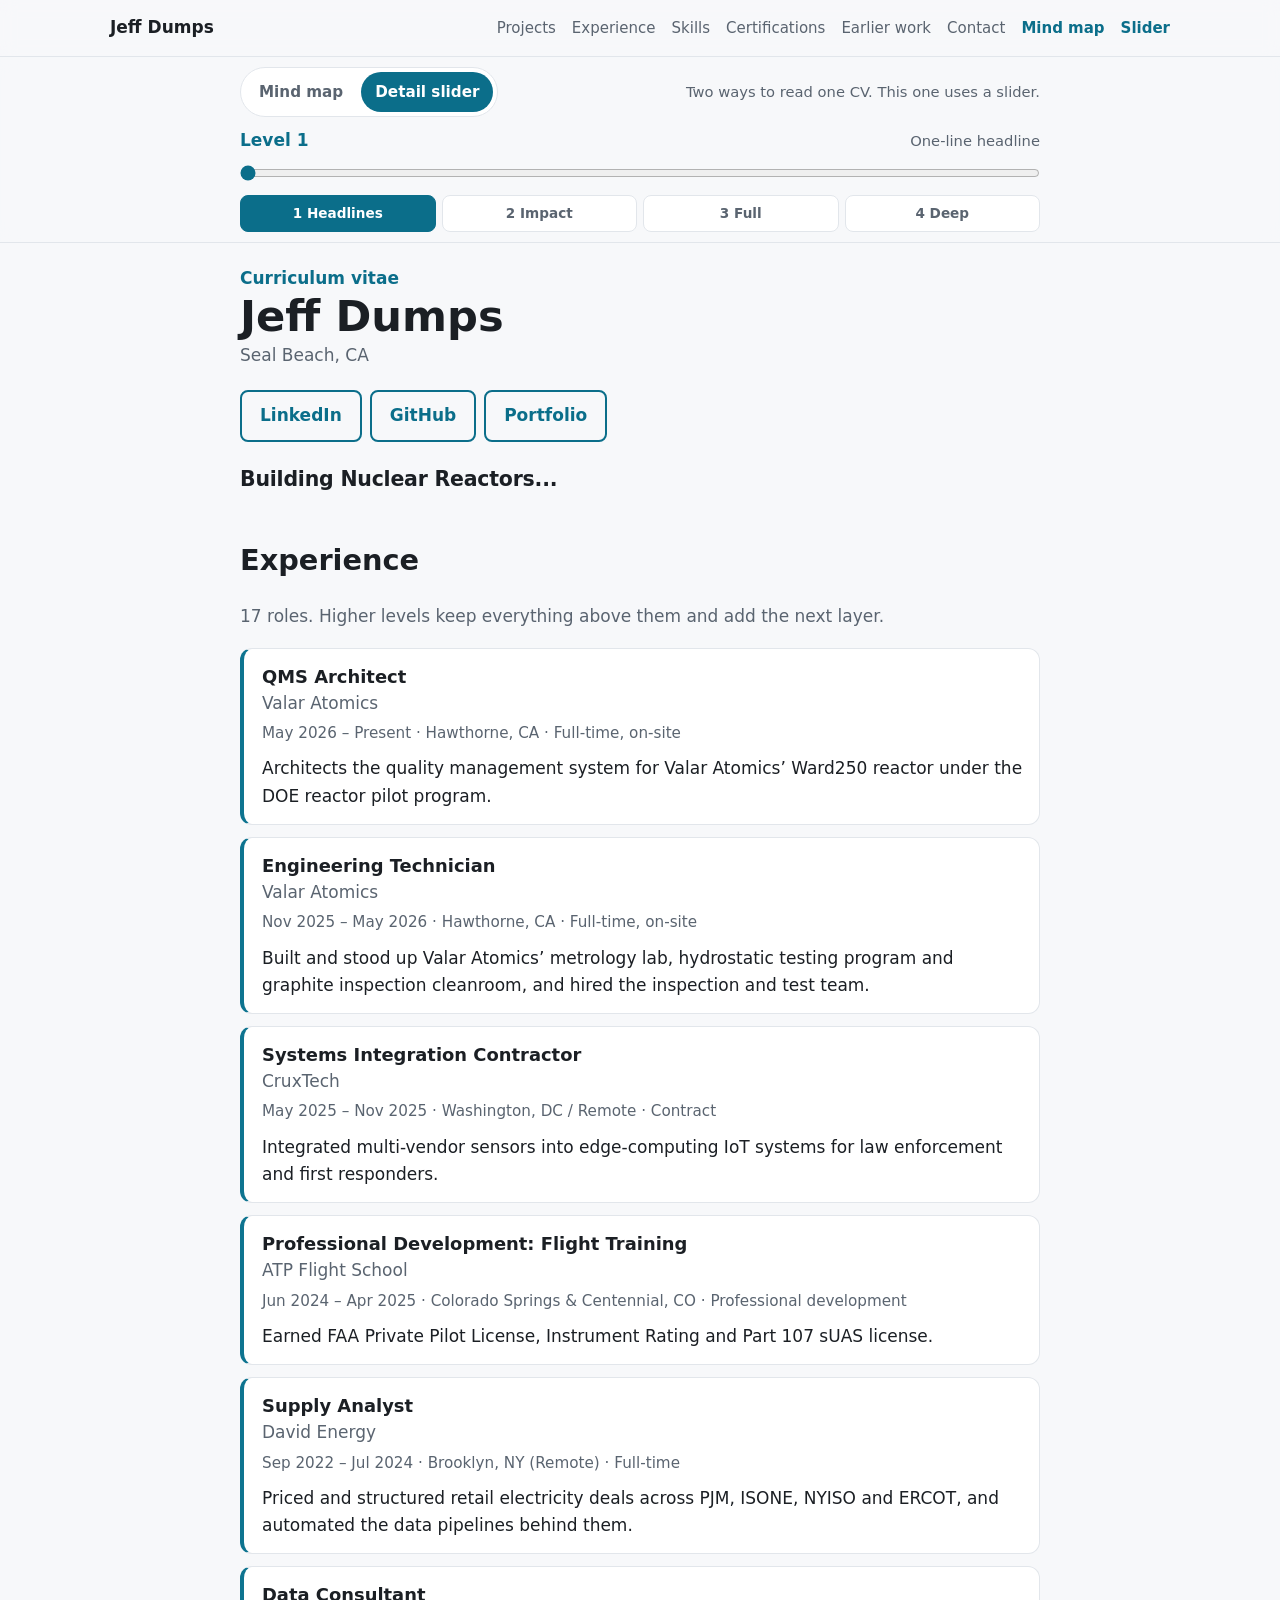
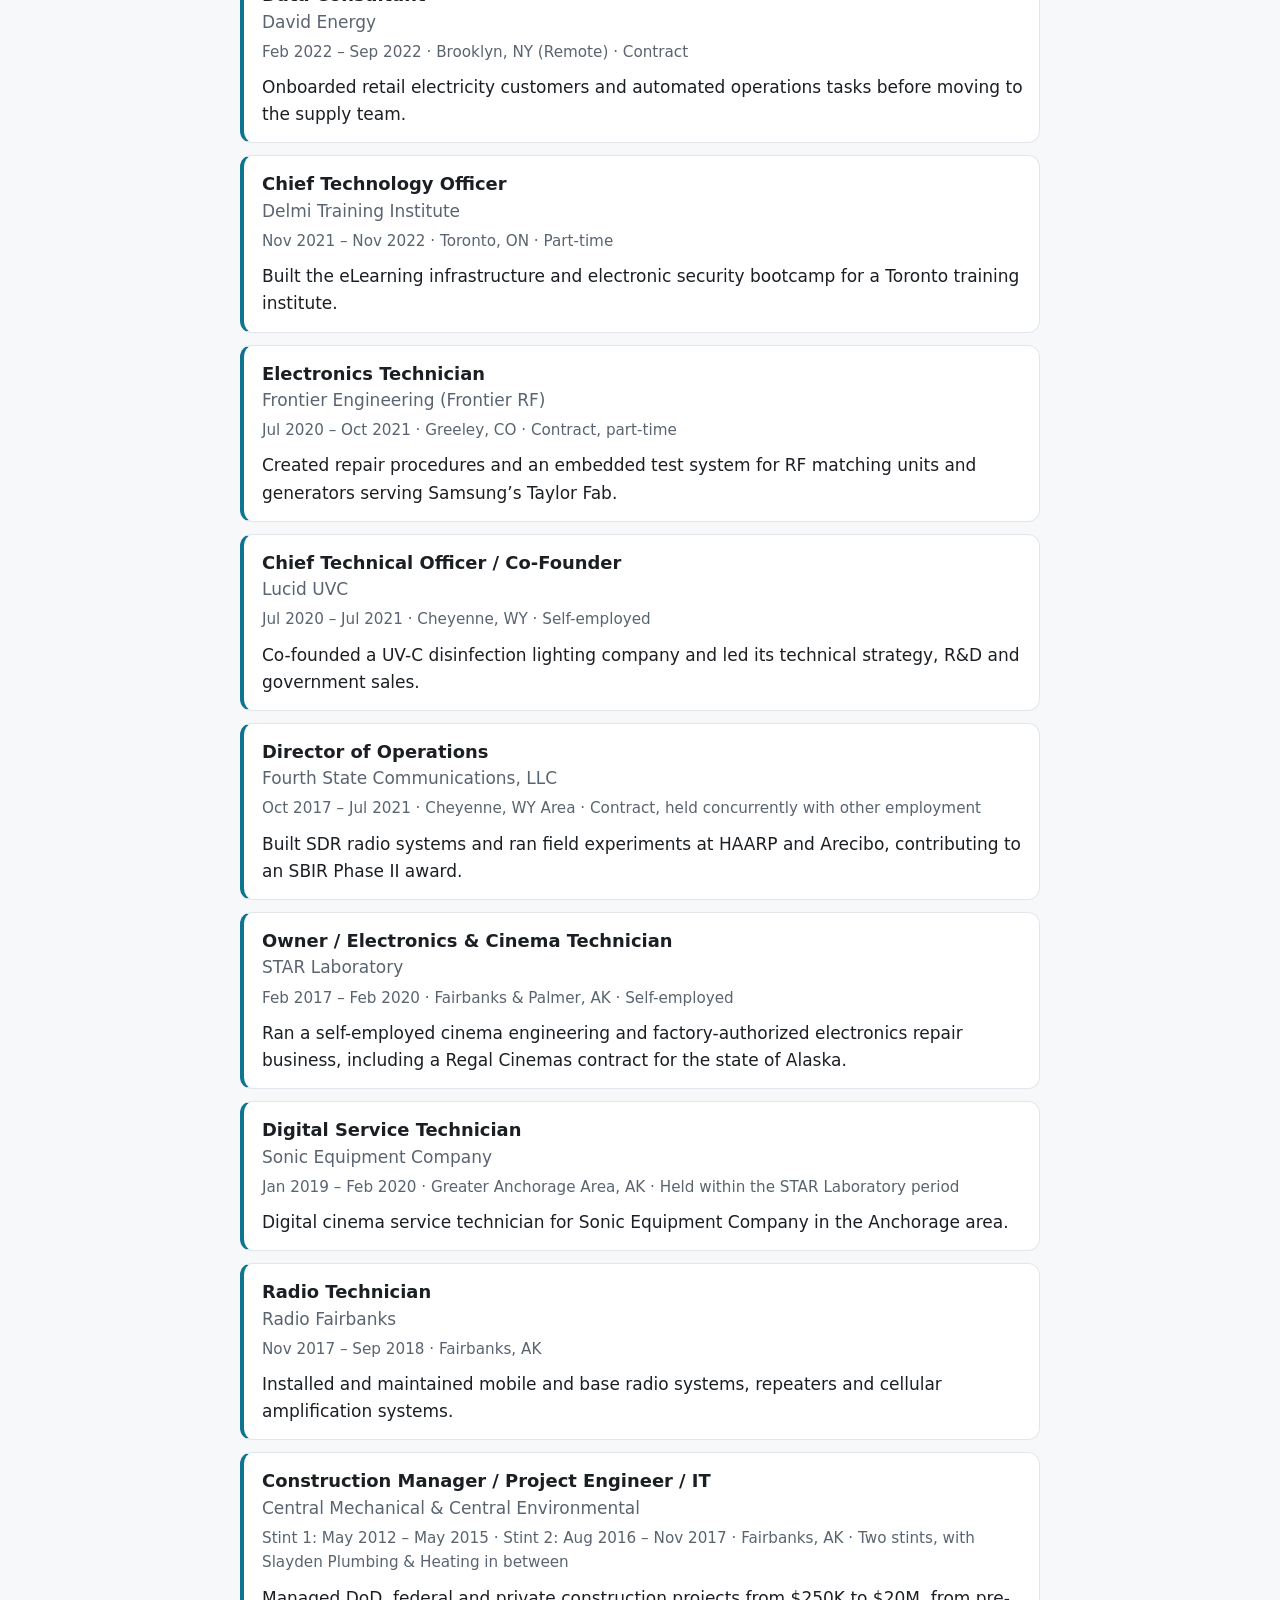
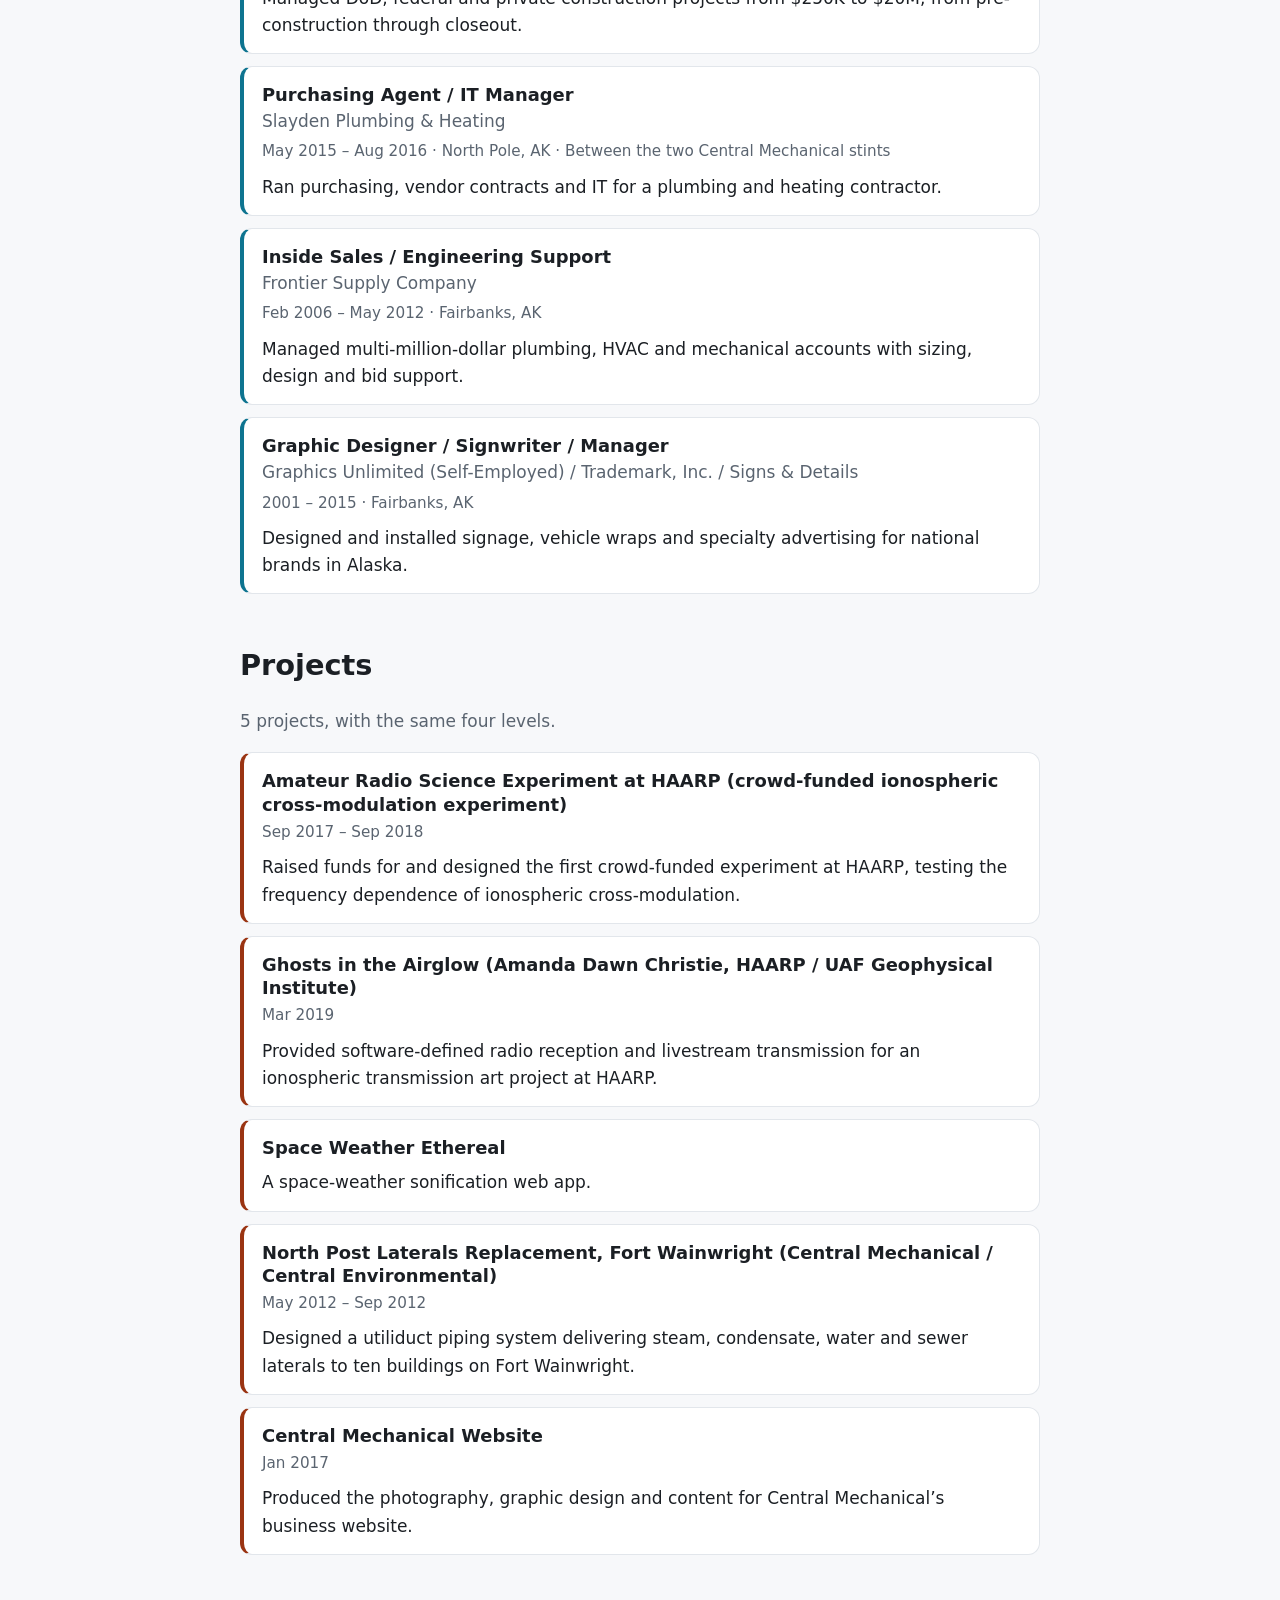
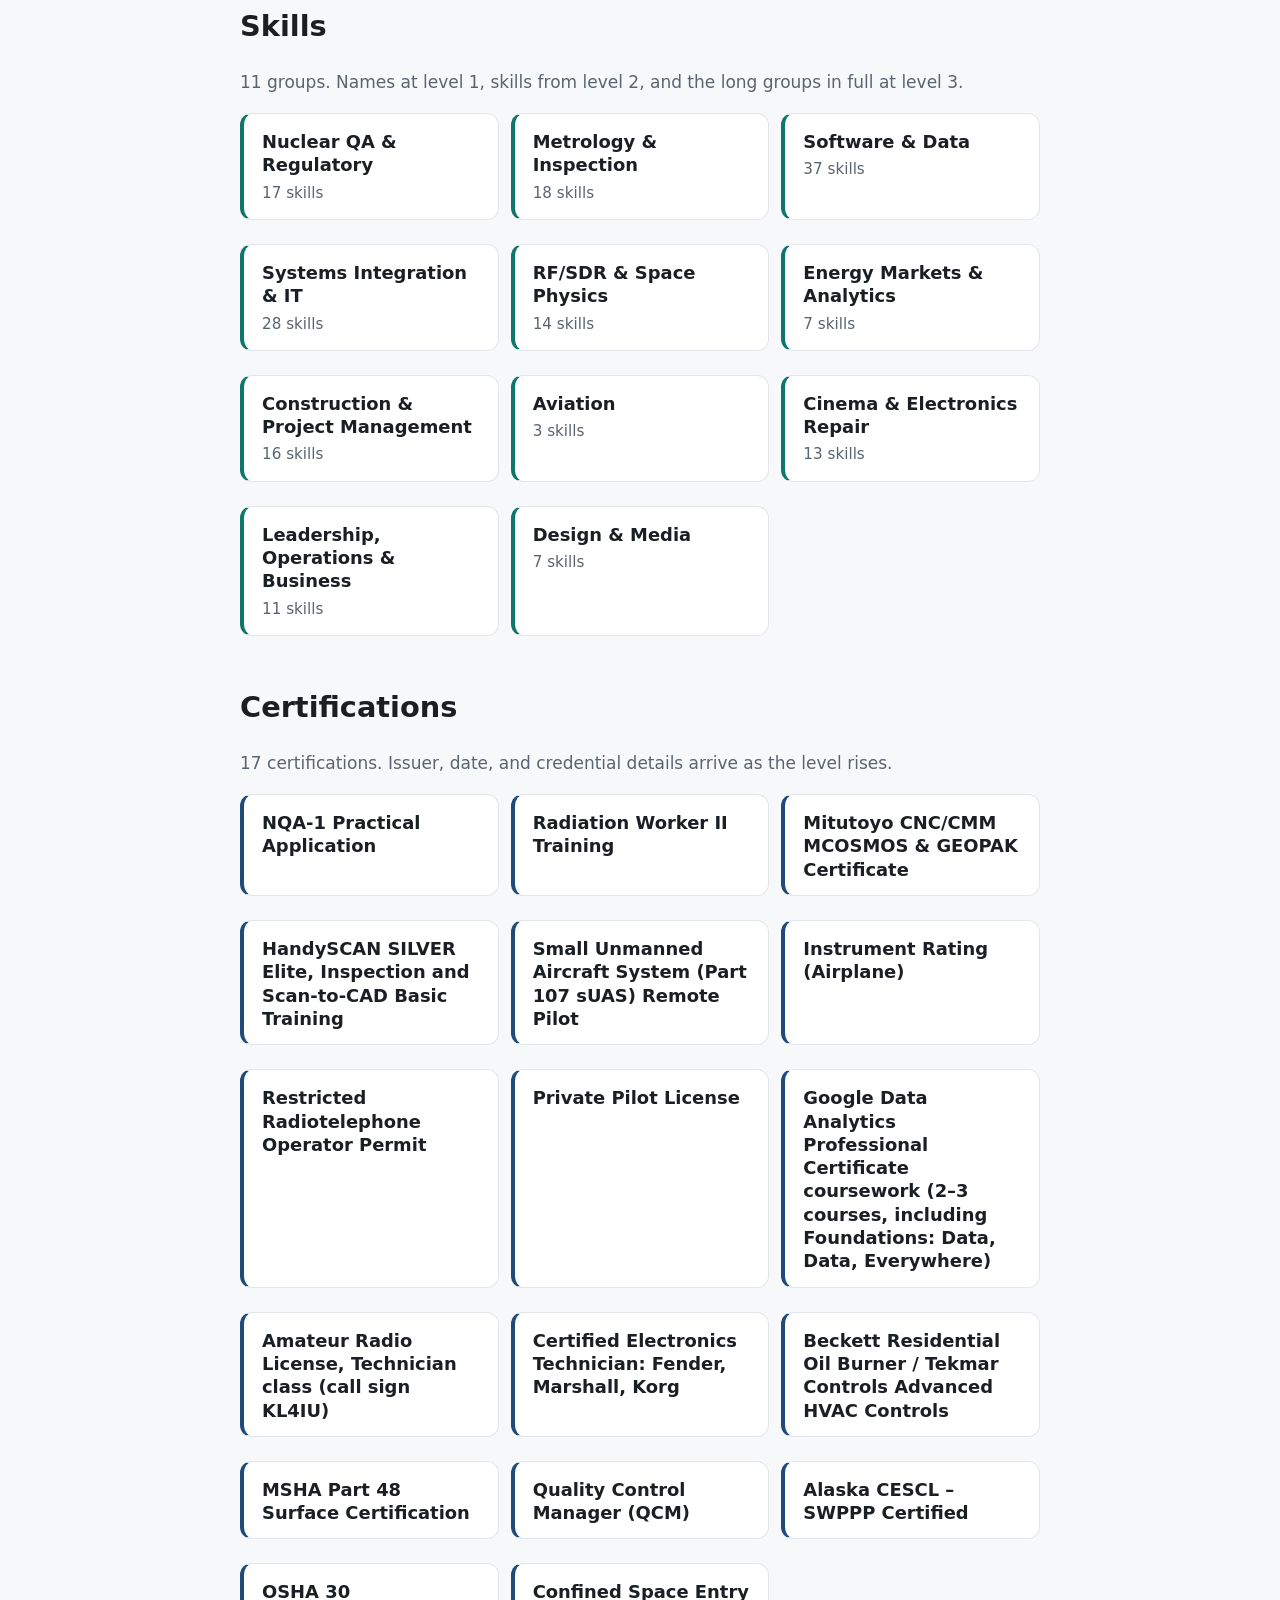
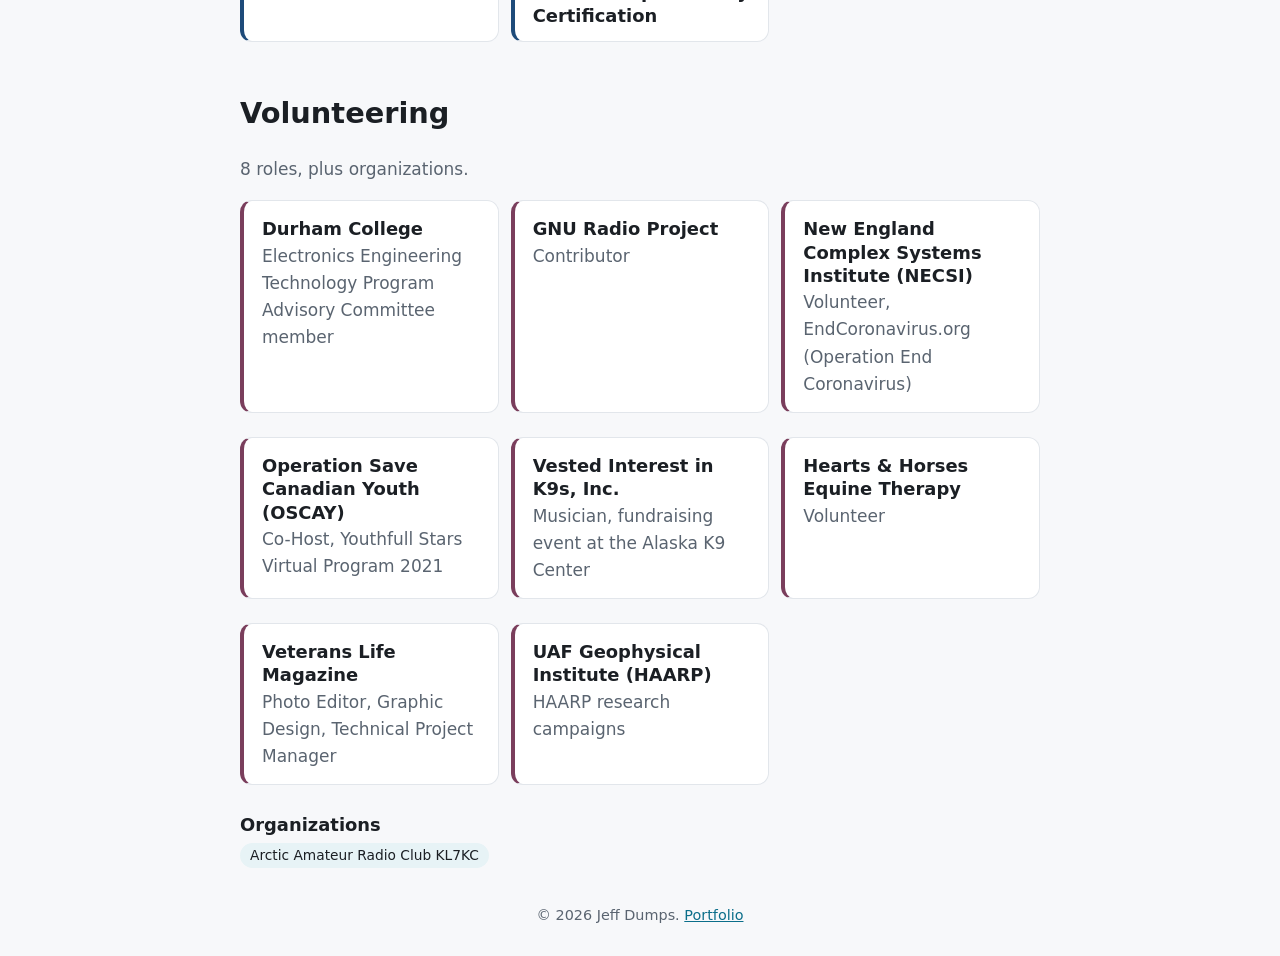
==== slider.html @ 997f85ef "Add mind-map and detail-slider views of the public CV Visitors can read the same CV at four cumulati" ====
<!doctype html>
<html lang="en">
<head>
<meta charset="utf-8">
<meta name="viewport" content="width=device-width,initial-scale=1">
<title>Detail slider · Jeff Dumps</title>
<meta name="description" content="Jeff Dumps’s CV with a detail slider. Level 1 is headlines. Each step adds impact, the full record, then tools and standards.">
<link rel="stylesheet" href="style.css">
<link rel="stylesheet" href="cv.css">
<script>
(function () {
  var n = parseInt(new URLSearchParams(location.search).get("level") || "1", 10);
  if (!(n >= 1 && n <= 4)) n = 1;
  document.documentElement.dataset.level = String(n);
})();
</script>
</head>
<body class="cv-page">
<a class="skip" href="#main">Skip to content</a>
<header class="nav"><div class="wrap"><a class="brand" href="index.html">Jeff Dumps</a>
<nav aria-label="Sections"><a href="index.html#projects">Projects</a><a href="index.html#experience">Experience</a><a href="index.html#skills">Skills</a><a href="index.html#certs">Certifications</a><a href="index.html#earlier">Earlier work</a><a href="index.html#contact">Contact</a><a class="nav-cv" href="mind-map.html">Mind map</a><a class="nav-cv" href="slider.html" aria-current="page">Slider</a></nav></div></header>
<div class="sticky-tools">
  <div class="cv-column tools-inner">
    <div class="tools-row">
      <nav class="tabs" aria-label="CV presentations">
        <a href="mind-map.html">Mind map</a>
        <a href="slider.html" aria-current="page">Detail slider</a>
      </nav>
      <p class="view-note">Two ways to read one CV. This one uses a slider.</p>
    </div>
    <div class="level-bar">
      <div class="level-top">
        <span id="level-kicker">Level 1</span>
        <span id="level-name">One-line headline</span>
      </div>
      <label class="sr-only" for="level">Detail level, 1 through 4. Higher levels include everything from the levels below.</label>
      <input id="level" type="range" min="1" max="4" step="1" value="1" aria-valuemin="1" aria-valuemax="4" aria-valuenow="1">
      <div class="level-ticks" role="group" aria-label="Jump to a detail level">
        <button type="button" data-set-level="1" aria-pressed="true">1 Headlines</button>
        <button type="button" data-set-level="2" aria-pressed="false">2 Impact</button>
        <button type="button" data-set-level="3" aria-pressed="false">3 Full</button>
        <button type="button" data-set-level="4" aria-pressed="false">4 Deep</button>
      </div>
    </div>
  </div>
</div>
<main id="main"><div class="cv-column"><p class="loading">Loading the CV…</p></div></main>
<footer class="foot"><div class="wrap">&copy; <span id="y">2026</span> Jeff Dumps. <a href="index.html">Portfolio</a></div></footer>
<noscript><p class="error cv-column">This page needs JavaScript to read the CV data.</p></noscript>
<script>document.getElementById("y").textContent = new Date().getFullYear();</script>
<script type="module" src="slider.js"></script>
</body>
</html>
---- style.css ----
:root{--bg:#f7f8fa;--fg:#1b1f24;--mut:#5a6470;--card:#fff;--line:#e2e6eb;--acc:#0b6e8a;--acc2:#e7f3f6}
@media (prefers-color-scheme:dark){:root{--bg:#0f1317;--fg:#e6eaee;--mut:#9aa5b1;--card:#171c22;--line:#28303a;--acc:#5cc3dd;--acc2:#16303a}}
*{box-sizing:border-box}html{scroll-behavior:smooth}
body{margin:0;font:17px/1.6 system-ui,-apple-system,"Segoe UI",Roboto,sans-serif;background:var(--bg);color:var(--fg)}
a{color:var(--acc)}a:focus-visible,summary:focus-visible{outline:3px solid var(--acc);outline-offset:2px}
.skip{position:absolute;left:-999px}.skip:focus{left:8px;top:8px;background:var(--card);padding:8px;z-index:9}
.wrap{max-width:1100px;margin:0 auto;padding:0 20px}.narrow{max-width:760px}.center{text-align:center}
.nav{position:sticky;top:0;z-index:5;background:color-mix(in srgb,var(--bg) 88%,transparent);backdrop-filter:blur(8px);border-bottom:1px solid var(--line)}
.nav .wrap{display:flex;align-items:center;justify-content:space-between;gap:12px;height:56px}
.brand{font-weight:700;text-decoration:none;color:var(--fg);white-space:nowrap;flex:none}nav{display:flex;gap:16px;overflow-x:auto;min-width:0;scrollbar-width:thin}nav a{text-decoration:none;color:var(--mut);font-size:15px;white-space:nowrap}nav a:hover,nav a.nav-cv{color:var(--acc)}nav a.nav-cv{font-weight:600}
section{padding:64px 0;border-bottom:1px solid var(--line)}h2{font-size:1.8rem;margin:0 0 20px}
.hero{padding:80px 0}.hero-grid{display:grid;grid-template-columns:1fr auto;gap:40px;align-items:center}
.eyebrow{color:var(--acc);font-weight:600;margin:0}h1{font-size:clamp(2.4rem,6vw,3.6rem);margin:4px 0 12px;line-height:1.1}.lead{font-size:1.2rem;color:var(--mut);max-width:40ch}
.portrait{width:260px;height:260px;object-fit:cover;border-radius:50%;border:4px solid var(--card);box-shadow:0 8px 30px rgba(0,0,0,.15)}
.btn{display:inline-block;background:var(--acc);color:#fff;padding:10px 18px;border-radius:8px;text-decoration:none;font-weight:600;margin:4px 8px 4px 0;border:2px solid var(--acc)}
.btn.ghost{background:transparent;color:var(--acc)}
@media (prefers-color-scheme:dark){.btn{color:#0f1317}}
blockquote{margin:28px 0 0;padding:16px 20px;border-left:4px solid var(--acc);background:var(--acc2);border-radius:0 8px 8px 0}blockquote p{margin:0;font-size:1.25rem}blockquote footer{color:var(--mut);font-size:.9rem}
.cards{display:grid;grid-template-columns:repeat(auto-fit,minmax(250px,1fr));gap:20px}
.card{background:var(--card);border:1px solid var(--line);border-radius:12px;padding:22px;display:flex;flex-direction:column}.card h3{margin:0}.card p{flex:1}.card a{font-weight:600;text-decoration:none}
.card.feature{grid-column:1/-1;border-top:4px solid var(--acc)}.tag{color:var(--mut);font-size:.88rem;margin:4px 0 0;flex:0!important}
.timeline{list-style:none;padding:0;margin:0;border-left:2px solid var(--line)}.timeline li{position:relative;padding:0 0 28px 24px}
.timeline li::before{content:"";position:absolute;left:-7px;top:8px;width:12px;height:12px;border-radius:50%;background:var(--acc)}
.timeline h3{margin:0;font-size:1.15rem}.timeline h3 span{font-weight:400;color:var(--mut)}.when{color:var(--mut);margin:2px 0 6px;font-size:.95rem}
.grid-list{list-style:none;padding:0;display:grid;grid-template-columns:repeat(auto-fit,minmax(240px,1fr));gap:12px}
.grid-list li{background:var(--card);border:1px solid var(--line);border-radius:10px;padding:14px}.grid-list span{display:block;color:var(--mut);font-size:.9rem}
.plain li{margin-bottom:8px}.sub{color:var(--mut)}
.era{background:var(--card);border:1px solid var(--line);border-radius:10px;margin:10px 0;padding:0 18px}
.era summary{cursor:pointer;font-weight:600;padding:14px 0;font-size:1.1rem}.item h4{margin:8px 0 2px}.item p{margin:0 0 8px;color:var(--mut)}
.gallery{display:grid;grid-template-columns:repeat(auto-fill,minmax(120px,1fr));gap:8px;margin-bottom:14px}
.gallery img{width:100%;height:100px;object-fit:cover;border-radius:6px;display:block}.media{padding-bottom:12px}.links{display:flex;flex-wrap:wrap;gap:6px 18px;padding-left:18px}
.foot{padding:28px 0;color:var(--mut);font-size:.9rem;text-align:center}
@media (max-width:700px){.hero-grid{grid-template-columns:1fr}.portrait{width:160px;height:160px;order:-1}section{padding:44px 0}}
@media print{.nav{display:none}details{display:block}}
.timeline ul{margin:0;padding-left:18px;color:var(--mut)}.timeline ul li{padding:0;margin-bottom:4px}.timeline ul li::before{display:none}
.timeline .when strong{color:var(--fg)}.timeline ul+.when{margin-top:12px}
.contracts{font-size:.92rem;color:var(--mut);margin:6px 0 0}.early{margin-top:8px}.early-list{color:var(--mut)}.early-list li{margin-bottom:6px}
.tag-c{font-style:normal;font-size:.72rem;font-weight:600;text-transform:uppercase;letter-spacing:.04em;background:var(--acc2);color:var(--acc);padding:2px 8px;border-radius:999px;vertical-align:middle}
---- cv.css ----
:root {
  --b-about: #0b6e8a;
  --b-experience: #0e7490;
  --b-projects: #9a3412;
  --b-skills: #0f766e;
  --b-certifications: #1e4b7a;
  --b-volunteering: #7a3e5c;
  color-scheme: light dark;
}
@media (prefers-color-scheme: dark) {
  :root {
    --b-about: #7fd4e8;
    --b-experience: #67d2e4;
    --b-projects: #f0a06a;
    --b-skills: #5ec8b8;
    --b-certifications: #9ec0ea;
    --b-volunteering: #e7a9c4;
  }
}

.cv-page button, .cv-page input { font: inherit; }
.cv-page button:focus-visible, .cv-page input:focus-visible, .node:focus-visible { outline: 3px solid var(--acc); outline-offset: 2px; }
.sr-only {
  position: absolute; width: 1px; height: 1px; padding: 0; margin: -1px;
  overflow: hidden; clip: rect(0, 0, 0, 0); white-space: nowrap; border: 0;
}
.cv-column { max-width: 840px; margin: 0 auto; padding: 0 20px; }
.sticky-tools {
  position: sticky; top: 56px; z-index: 4;
  background: color-mix(in srgb, var(--bg) 90%, transparent);
  backdrop-filter: blur(10px);
  border-bottom: 1px solid var(--line);
}
.tools-inner { padding-top: 10px; padding-bottom: 10px; }
.tools-row { display: flex; align-items: center; justify-content: space-between; gap: 12px; flex-wrap: wrap; }
.view-note { margin: 0; color: var(--mut); font-size: .92rem; }
.tabs {
  display: inline-flex; gap: 4px; padding: 4px; max-width: 100%;
  border: 1px solid var(--line); border-radius: 999px; background: var(--card);
}
.tabs a {
  text-decoration: none; color: var(--mut); font-weight: 600; font-size: .95rem;
  padding: 8px 14px; border-radius: 999px; white-space: nowrap;
}
.tabs a[aria-current="page"] { background: var(--acc); color: #fff; }
@media (prefers-color-scheme: dark) {
  .tabs a[aria-current="page"], .segments button[aria-pressed="true"], .m-rail button[aria-pressed="true"], .m-center button { color: #0f1317; }
}

.level-bar { margin-top: 10px; }
.level-top { display: flex; justify-content: space-between; gap: 12px; align-items: baseline; }
#level-kicker { font-weight: 700; color: var(--acc); }
#level-name { color: var(--mut); font-size: .92rem; text-align: right; }
input[type="range"] { width: 100%; accent-color: var(--acc); height: 28px; margin: 4px 0; }
.level-ticks { display: grid; grid-template-columns: repeat(4, 1fr); gap: 6px; }
.level-ticks button, .segments button, .stage-tools button, .text-btn, .index-list button, .legend button, .m-rail button, .m-items button, .m-center button {
  cursor: pointer;
}
.level-ticks button {
  border: 1px solid var(--line); background: var(--card); color: var(--mut);
  border-radius: 8px; padding: 7px 4px; font-weight: 600; font-size: .85rem;
}
.level-ticks button[aria-pressed="true"] { background: var(--acc); color: #fff; border-color: var(--acc); }
@media (prefers-color-scheme: dark) {
  .level-ticks button[aria-pressed="true"] { color: #0f1317; }
}

.cv-page section { padding: 28px 0 8px; border-bottom: 0; }
.cv-hero { padding: 22px 0 6px; }
.cv-hero h1 { font-size: clamp(2rem, 5vw, 2.7rem); margin: 0; }
.loc { color: var(--mut); margin: 2px 0 8px; }
.slogan { font-size: 1.28rem; font-weight: 600; letter-spacing: -.01em; margin: 8px 0; }
.profile, .about, .context { margin: 8px 0; }
.loading, .error { color: var(--mut); }
.error { color: var(--fg); }

.entry {
  background: var(--card); border: 1px solid var(--line); border-left: 4px solid var(--acc);
  border-radius: 12px; padding: 16px 16px 14px 18px; margin: 0 0 12px;
  scroll-margin-top: 210px;
}
.entry[data-kind="project"] { border-left-color: var(--b-projects); }
.entry[data-kind="role"] { border-left-color: var(--b-experience); }
.entry.skill { border-left-color: var(--b-skills); }
.entry.cert { border-left-color: var(--b-certifications); }
.entry.vol { border-left-color: var(--b-volunteering); }
.entry h3, .subblock h3 { margin: 0; font-size: 1.12rem; line-height: 1.3; }
.entry .org, .issuer { margin: 2px 0 0; color: var(--mut); }
.entry .when { margin: 4px 0 0; }
.entry .l1 { margin: 10px 0 0; }
.kicker {
  margin: 12px 0 4px; font-size: .72rem; font-weight: 700; letter-spacing: .06em;
  text-transform: uppercase; color: var(--acc);
}
.bullets { margin: 0; padding-left: 1.15rem; }
.bullets li { margin: 0 0 6px; }
.bullets.impact li::marker { color: var(--acc); }
.chips { display: flex; flex-wrap: wrap; gap: 6px; list-style: none; padding: 0; margin: 6px 0 0; }
.chips li {
  background: var(--acc2); border-radius: 999px; padding: 3px 10px; font-size: .86rem; line-height: 1.45;
}
.chips a { color: inherit; font-weight: 600; text-decoration: none; }
.chips a:hover { text-decoration: underline; }
.alts { margin: 8px 0 0; color: var(--mut); }
.alts span { font-weight: 700; color: var(--fg); margin-right: 6px; }
.deep h4 { margin: 12px 0 0; font-size: .95rem; }
.card-grid { display: grid; grid-template-columns: repeat(auto-fit, minmax(230px, 1fr)); gap: 12px; }
.subblock { margin-top: 16px; }
.course-list { margin: 8px 0 0; padding-left: 1.1rem; }
.course-list li { margin: 0 0 8px; }
.course-list .when { display: block; }

.reveal { display: grid; grid-template-rows: 0fr; opacity: 0; transform: translateY(-4px); }
.reveal-inner { overflow: hidden; min-height: 0; }
html.is-settled .reveal { transition: grid-template-rows .4s ease, opacity .3s ease, transform .4s ease; }
html[data-level="2"] .from-2,
html[data-level="3"] .from-2,
html[data-level="4"] .from-2,
html[data-level="3"] .from-3,
html[data-level="4"] .from-3,
html[data-level="4"] .from-4,
.focus-card[data-level="2"] .from-2,
.focus-card[data-level="3"] .from-2,
.focus-card[data-level="4"] .from-2,
.focus-card[data-level="3"] .from-3,
.focus-card[data-level="4"] .from-3,
.focus-card[data-level="4"] .from-4 {
  grid-template-rows: 1fr; opacity: 1; transform: none;
}
@media (prefers-reduced-motion: reduce) {
  html.is-settled .reveal { transition: none; }
}

.map-page .map-app {
  display: grid;
  grid-template-columns: minmax(0, 1fr) minmax(300px, 400px);
  gap: 16px;
  height: calc(100vh - 168px);
  min-height: 560px;
  padding: 16px 20px 20px;
}
.map-stage {
  position: relative; min-width: 0; min-height: 0; height: 100%;
  background-color: var(--card);
  background-image: radial-gradient(var(--line) 1px, transparent 1px);
  background-size: 22px 22px;
  border: 1px solid var(--line); border-radius: 16px; overflow: hidden;
}
.map-stage svg { position: absolute; inset: 0; width: 100%; height: 100%; cursor: grab; touch-action: none; user-select: none; }
.map-stage svg:active { cursor: grabbing; }
.stage-tools { position: absolute; z-index: 2; top: 10px; left: 10px; display: flex; gap: 6px; }
.stage-tools button {
  min-width: 40px; height: 36px; padding: 0 10px; border-radius: 8px;
  border: 1px solid var(--line); background: var(--card); color: var(--fg); font-weight: 700;
  box-shadow: 0 2px 8px rgba(0, 0, 0, .06);
}
#reader { min-height: 0; overflow: auto; padding-right: 2px; }
#reader h2 { font-size: 1.45rem; margin: 0 0 6px; }
.reader-kicker { margin: 0 0 4px; color: var(--acc); font-weight: 700; letter-spacing: .04em; text-transform: uppercase; font-size: .78rem; }
.reader-tip { color: var(--mut); font-size: .92rem; }
.reader-level { position: sticky; top: 0; z-index: 1; background: var(--bg); padding: 4px 0 8px; }
.segments { display: flex; gap: 6px; }
.segments button {
  width: 40px; height: 36px; border-radius: 8px; border: 1px solid var(--line);
  background: var(--card); font-weight: 700; color: var(--fg);
}
.segments button[aria-pressed="true"] { background: var(--acc); color: #fff; border-color: var(--acc); }
.level-caption { margin: 6px 0 8px; color: var(--mut); font-size: .9rem; }
.text-btn { padding: 0; border: 0; background: none; color: var(--acc); font-weight: 600; }
.legend, .index-list { list-style: none; padding: 0; margin: 10px 0 0; display: grid; gap: 6px; }
.legend button, .index-list button {
  width: 100%; text-align: left; border: 1px solid var(--line); background: var(--card);
  border-radius: 10px; padding: 8px 10px; color: var(--fg);
}
.legend button { display: flex; align-items: center; gap: 8px; font-weight: 600; }
.legend span, .m-rail span, .m-items .lvl { color: var(--mut); font-weight: 600; font-size: .8rem; }
.swatch { width: 10px; height: 10px; border-radius: 50%; display: inline-block; background: var(--acc); }
.swatch.b-experience { background: var(--b-experience); }
.swatch.b-projects { background: var(--b-projects); }
.swatch.b-skills { background: var(--b-skills); }
.swatch.b-certifications { background: var(--b-certifications); }
.swatch.b-volunteering { background: var(--b-volunteering); }
.swatch.b-about { background: var(--b-about); }
.index-list button strong, .index-list button em { display: block; }
.index-list button em { font-style: normal; color: var(--mut); font-size: .85rem; font-weight: 400; }

.link { fill: none; stroke-width: 1.6; opacity: .42; }
.link.is-on-path { opacity: 1; stroke-width: 2.4; }
.link.b-experience { stroke: var(--b-experience); }
.link.b-projects { stroke: var(--b-projects); }
.link.b-skills { stroke: var(--b-skills); }
.link.b-certifications { stroke: var(--b-certifications); }
.link.b-volunteering { stroke: var(--b-volunteering); }
.link.b-about { stroke: var(--b-about); }
.node { cursor: pointer; }
.node > circle { stroke: var(--card); stroke-width: 2; }
.node.kind-root > circle { fill: var(--acc); filter: drop-shadow(0 8px 16px rgba(11, 110, 138, .28)); }
.node.b-experience > circle { fill: var(--b-experience); }
.node.b-projects > circle { fill: var(--b-projects); }
.node.b-skills > circle { fill: var(--b-skills); }
.node.b-certifications > circle { fill: var(--b-certifications); }
.node.b-volunteering > circle { fill: var(--b-volunteering); }
.node.b-about > circle { fill: var(--b-about); }
.node.is-focus > circle { stroke: var(--fg); stroke-width: 2.5; }
.pill { stroke-width: 1; }
.node.b-experience .pill { fill: var(--card); stroke: var(--b-experience); }
.node.b-projects .pill { fill: var(--card); stroke: var(--b-projects); }
.node.b-skills .pill { fill: var(--card); stroke: var(--b-skills); }
.node.b-certifications .pill { fill: var(--card); stroke: var(--b-certifications); }
.node.b-volunteering .pill { fill: var(--card); stroke: var(--b-volunteering); }
.node.b-about .pill { fill: var(--card); stroke: var(--b-about); }
.node.is-focus .pill { stroke-width: 2.5; }
.node-label { fill: var(--fg); font-size: 12.5px; font-family: system-ui, -apple-system, "Segoe UI", Roboto, sans-serif; }
.root-name { fill: #fff; font-size: 15px; font-weight: 700; font-family: system-ui, -apple-system, "Segoe UI", Roboto, sans-serif; }
@media (prefers-color-scheme: dark) { .root-name { fill: #0f1317; } }

.mobile-map { display: none; }
.m-label { margin: 8px 0 0; font-size: .75rem; font-weight: 700; letter-spacing: .05em; text-transform: uppercase; color: var(--mut); }
.m-center button {
  width: 100%; border: 0; border-radius: 16px; padding: 14px 12px; background: var(--acc); color: #fff; text-align: center;
}
.m-center button span { display: block; font-weight: 500; opacity: .85; }
.m-center button.is-on { box-shadow: 0 0 0 3px var(--acc2); }
.m-rail, .m-items { display: flex; gap: 8px; overflow-x: auto; padding: 8px 0 4px; scroll-snap-type: x mandatory; }
.m-rail button, .m-items button {
  flex: 0 0 auto; scroll-snap-align: start; border: 1px solid var(--line); background: var(--card); color: var(--fg);
}
.m-rail button { border-radius: 999px; padding: 8px 12px; font-weight: 600; }
.m-rail button[aria-pressed="true"] { background: var(--acc); color: #fff; border-color: var(--acc); }
.m-rail button[aria-pressed="true"] span { color: inherit; }
.m-items button { border-radius: 12px; padding: 8px 10px; max-width: 220px; text-align: left; }
.m-items button strong, .m-items button em, .m-items .lvl { display: block; }
.m-items button em { font-style: normal; color: var(--mut); font-size: .82rem; }
.m-items button[aria-pressed="true"] { border-color: var(--acc); box-shadow: 0 0 0 2px var(--acc2); }

@media (max-width: 860px) {
  .map-page .map-app { display: block; height: auto; min-height: 0; padding: 12px 16px 28px; }
  .map-stage { display: none; }
  .mobile-map { display: block; }
  #reader { overflow: visible; margin-top: 8px; }
  .tools-row { align-items: flex-start; }
}
@media (max-width: 860px) {
  .reader-level { top: 128px; }
}
@media (max-width: 700px) {
  .level-ticks button { font-size: .75rem; padding: 8px 2px; }
  .view-note { font-size: .85rem; }
  .cv-hero { padding-top: 12px; }
  .level-top { flex-direction: column; align-items: flex-start; gap: 0; }
  #level-name { text-align: left; }
}
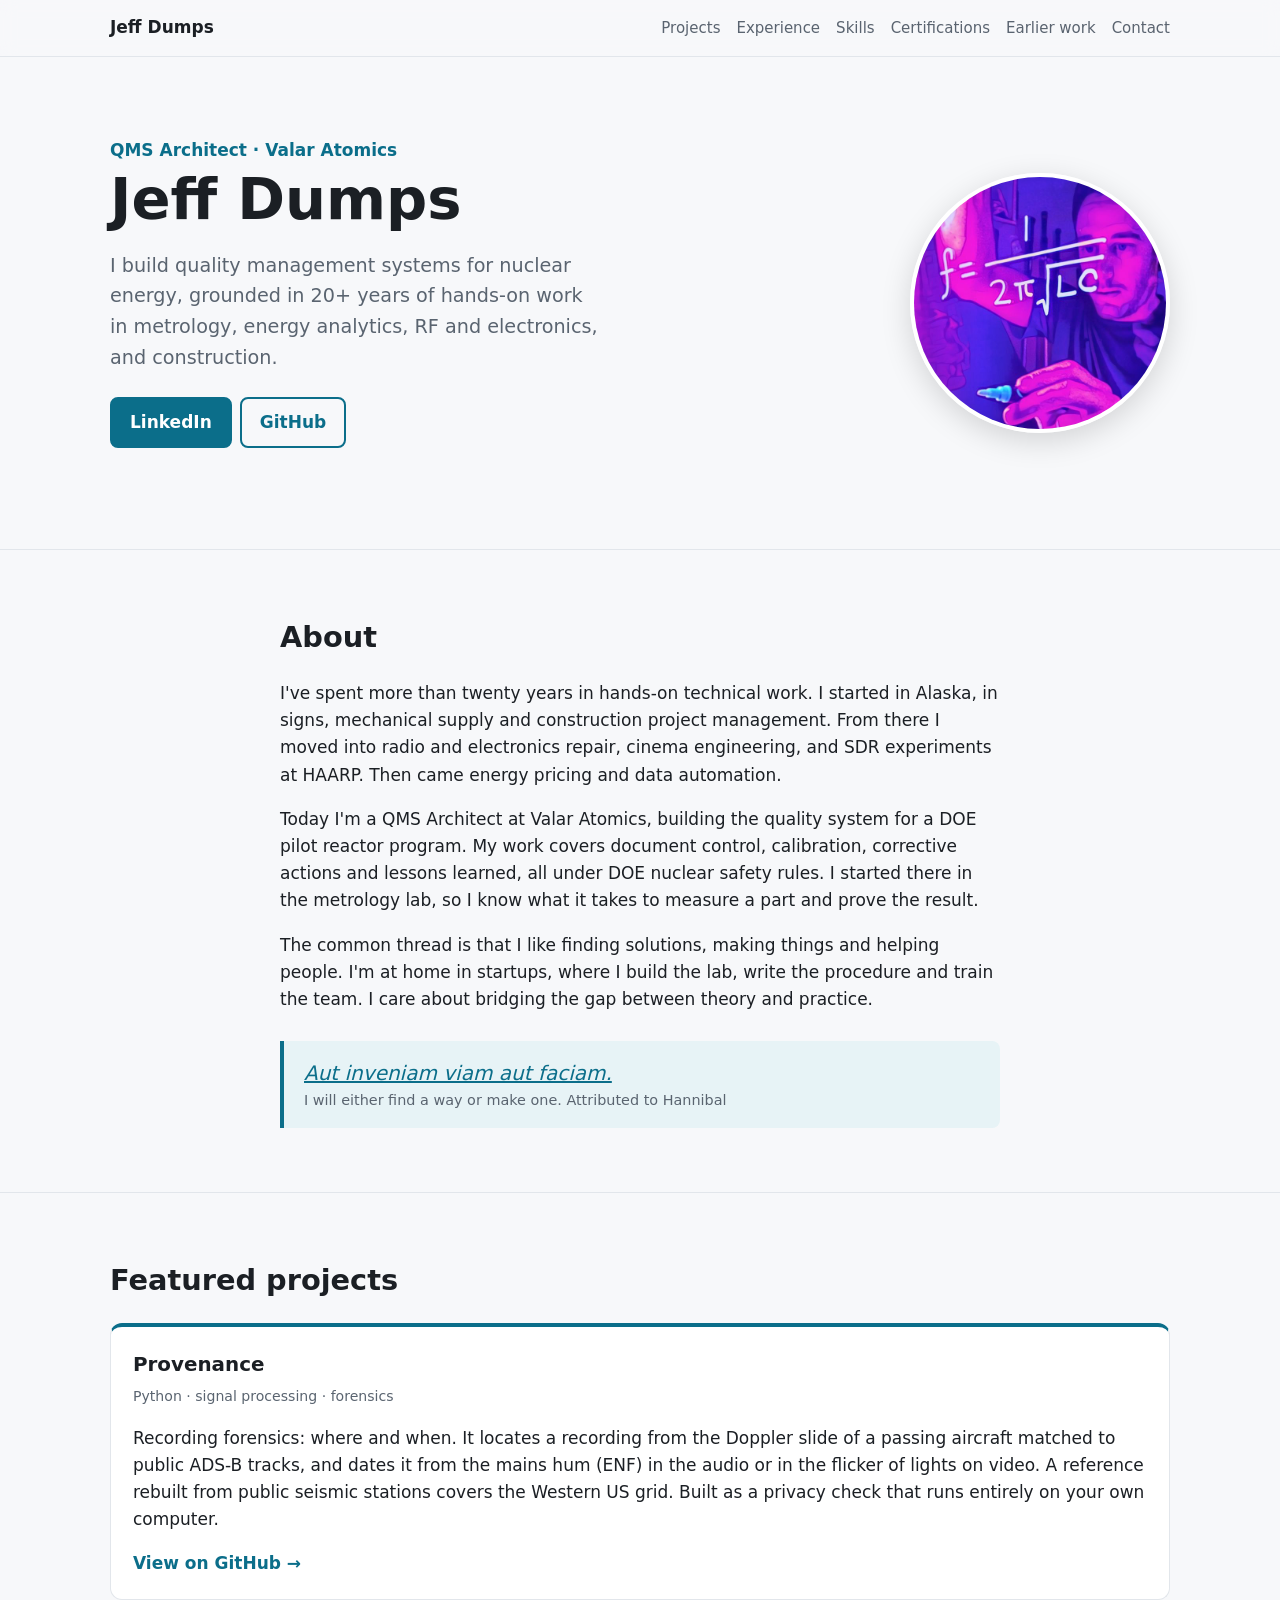
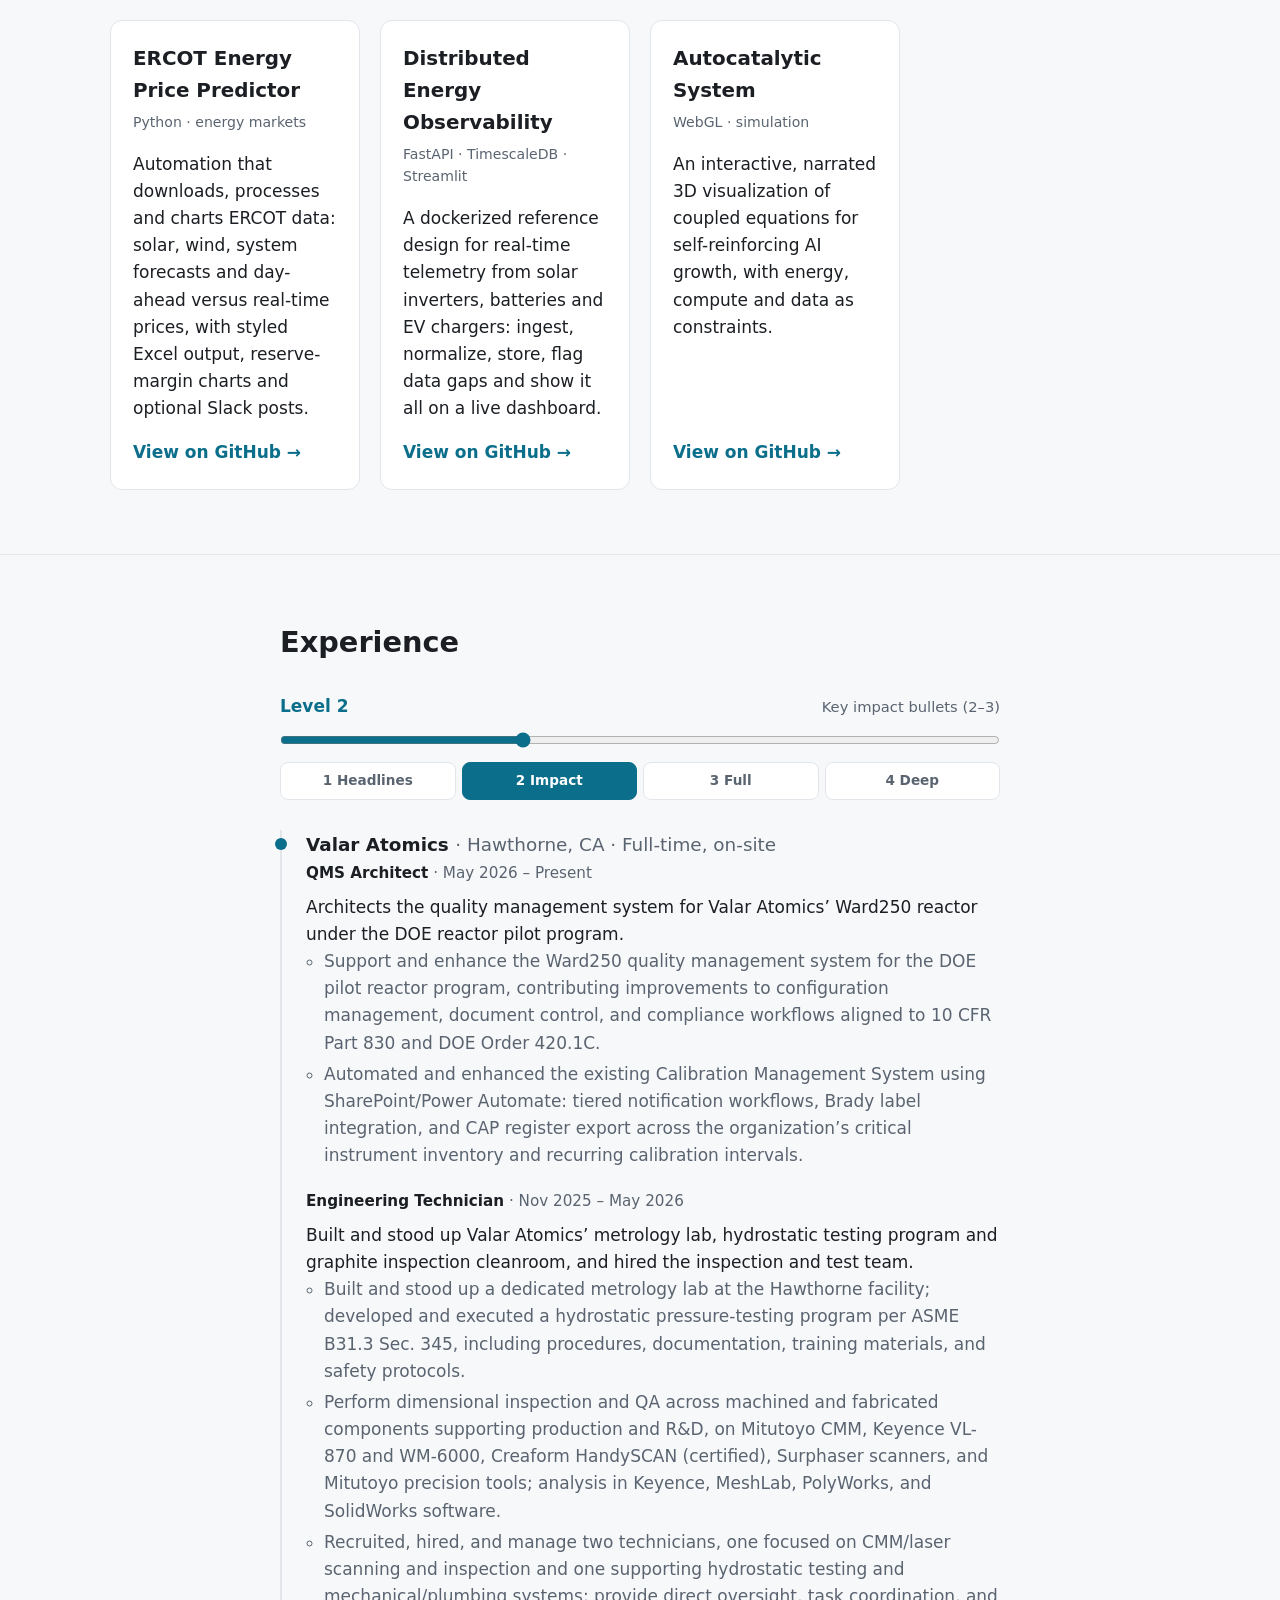
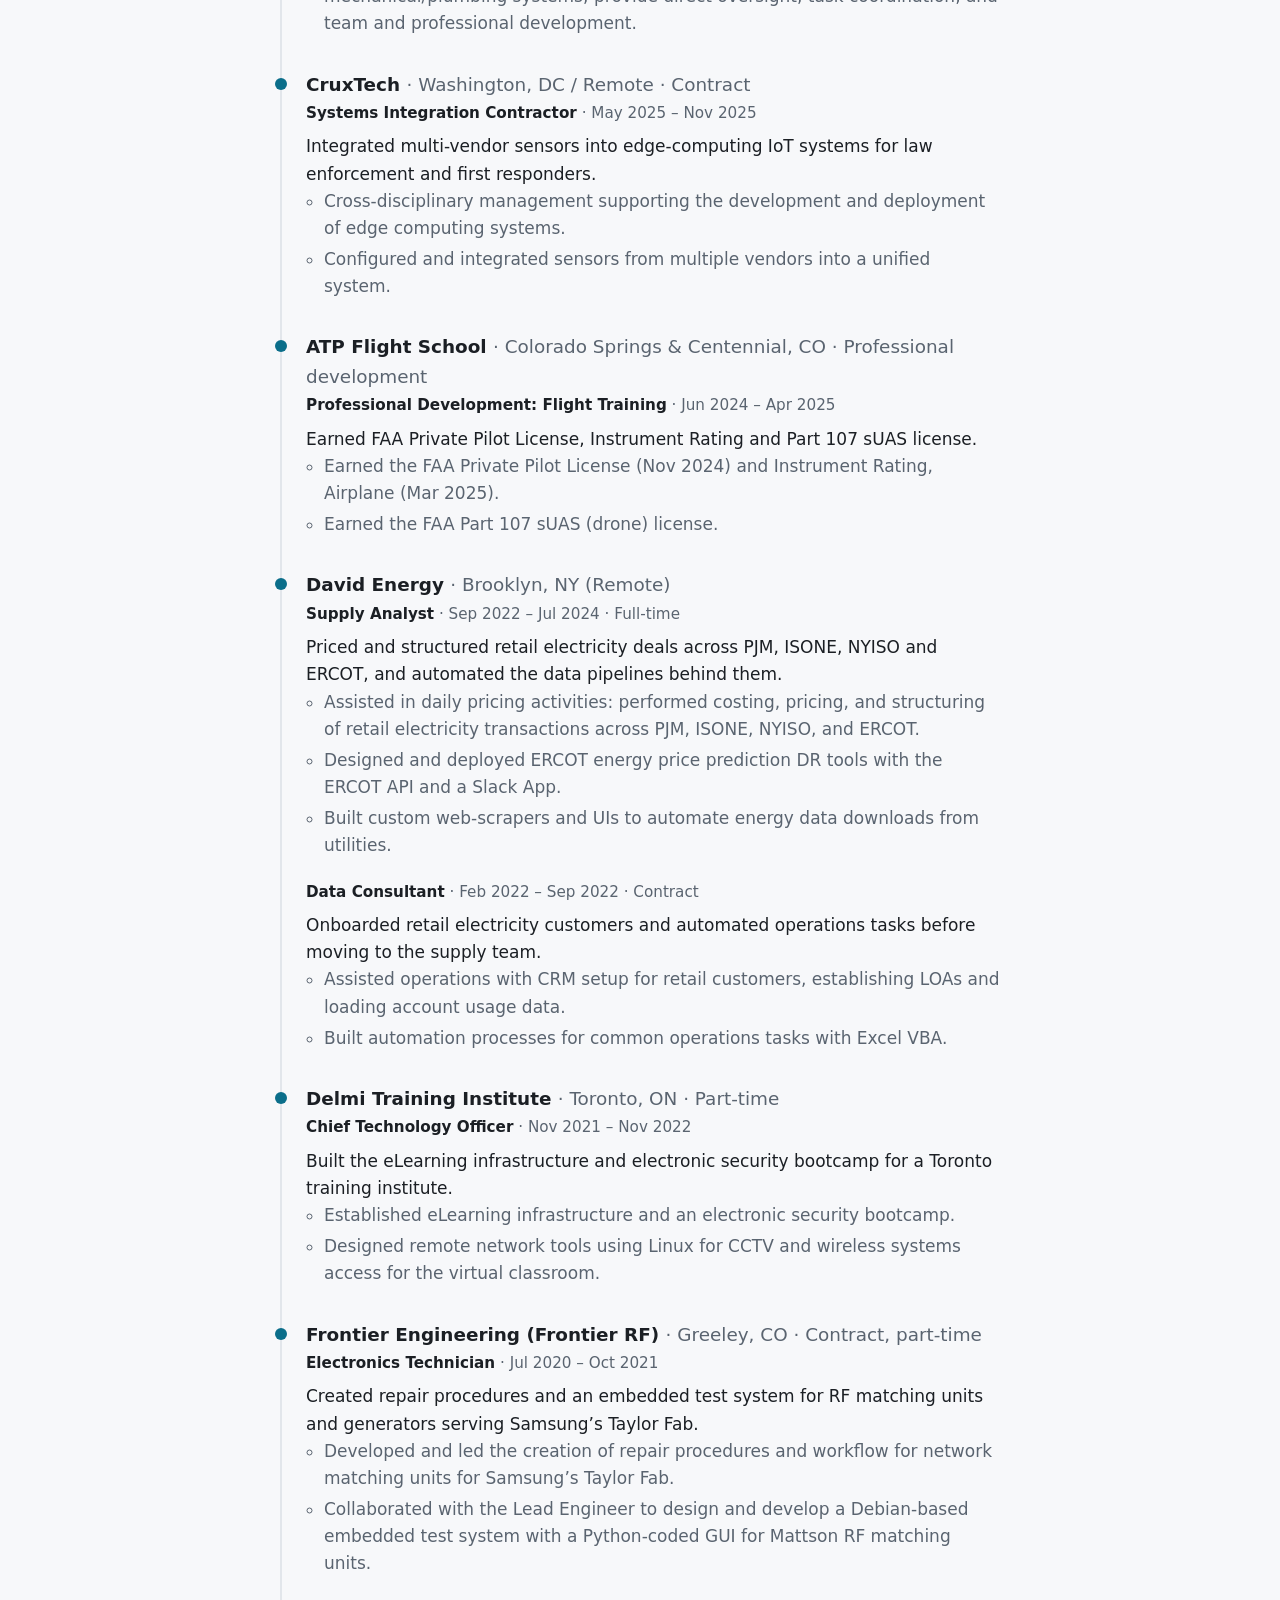
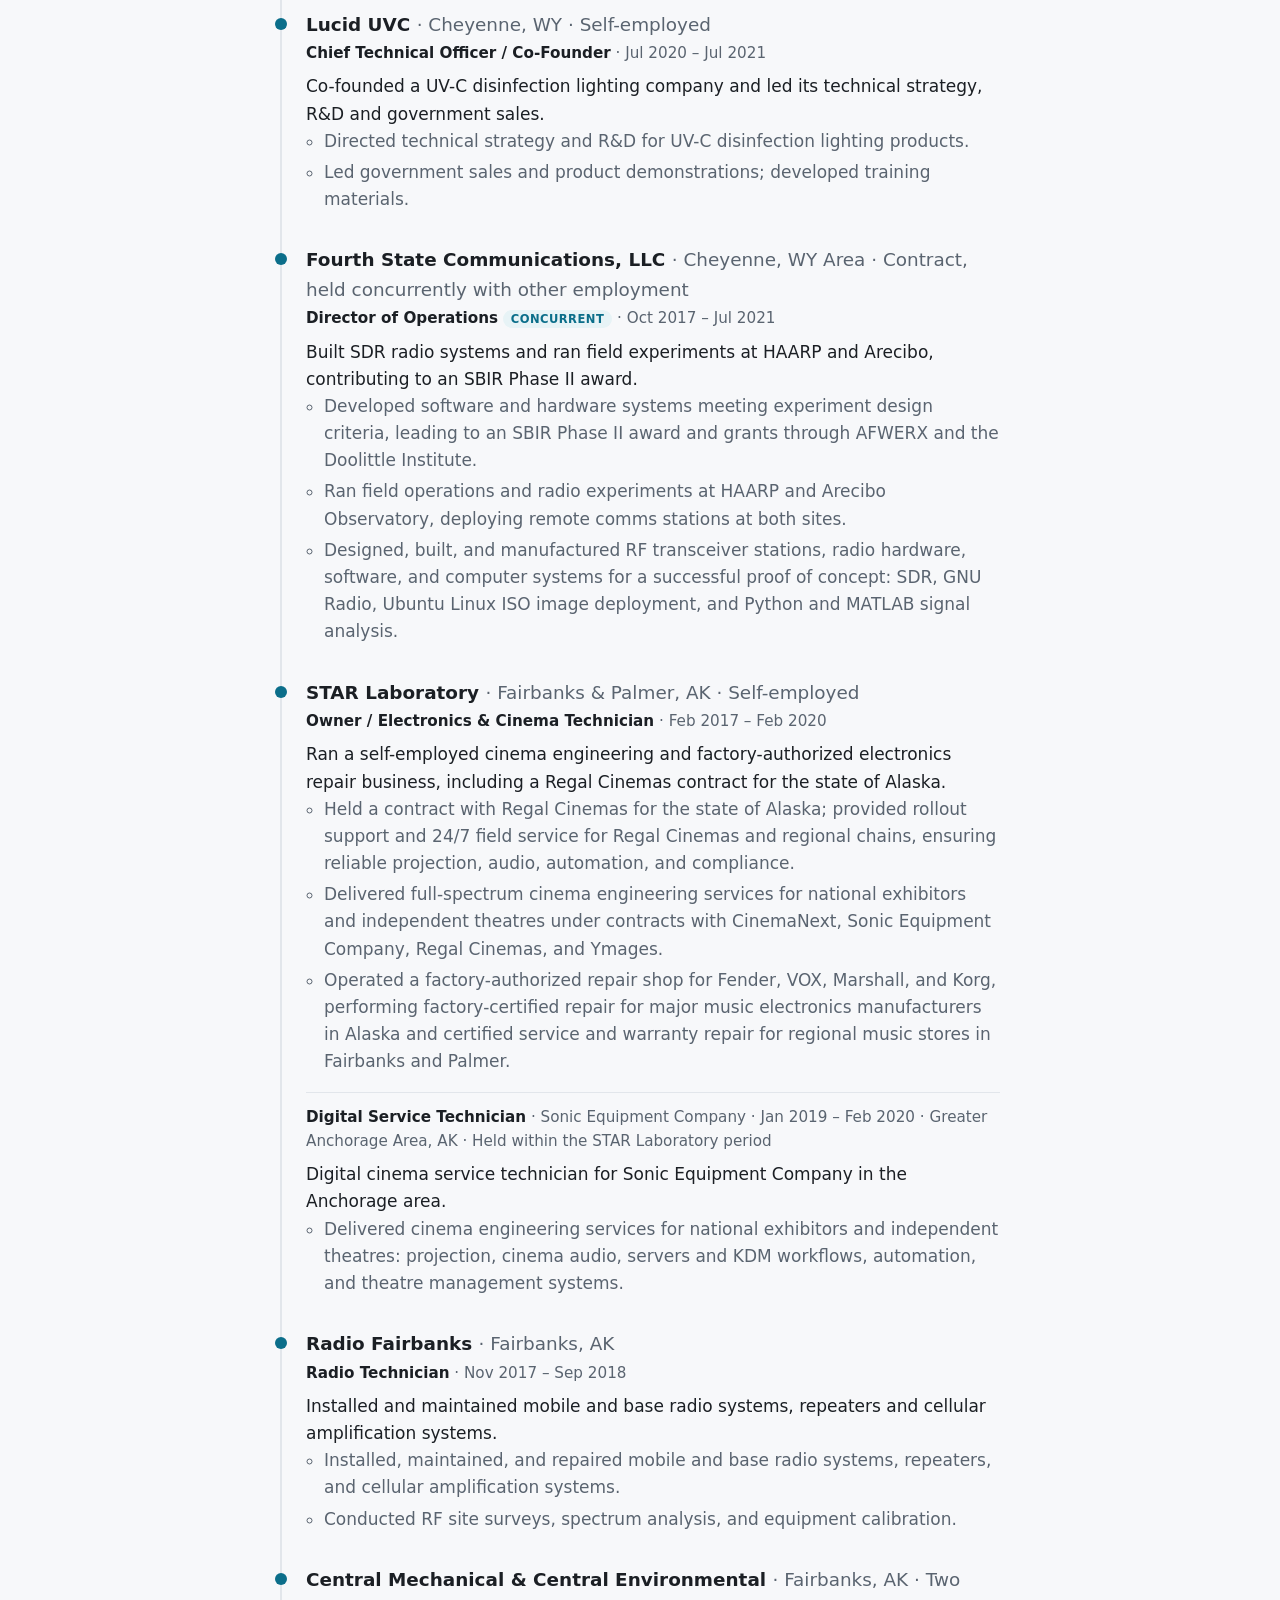
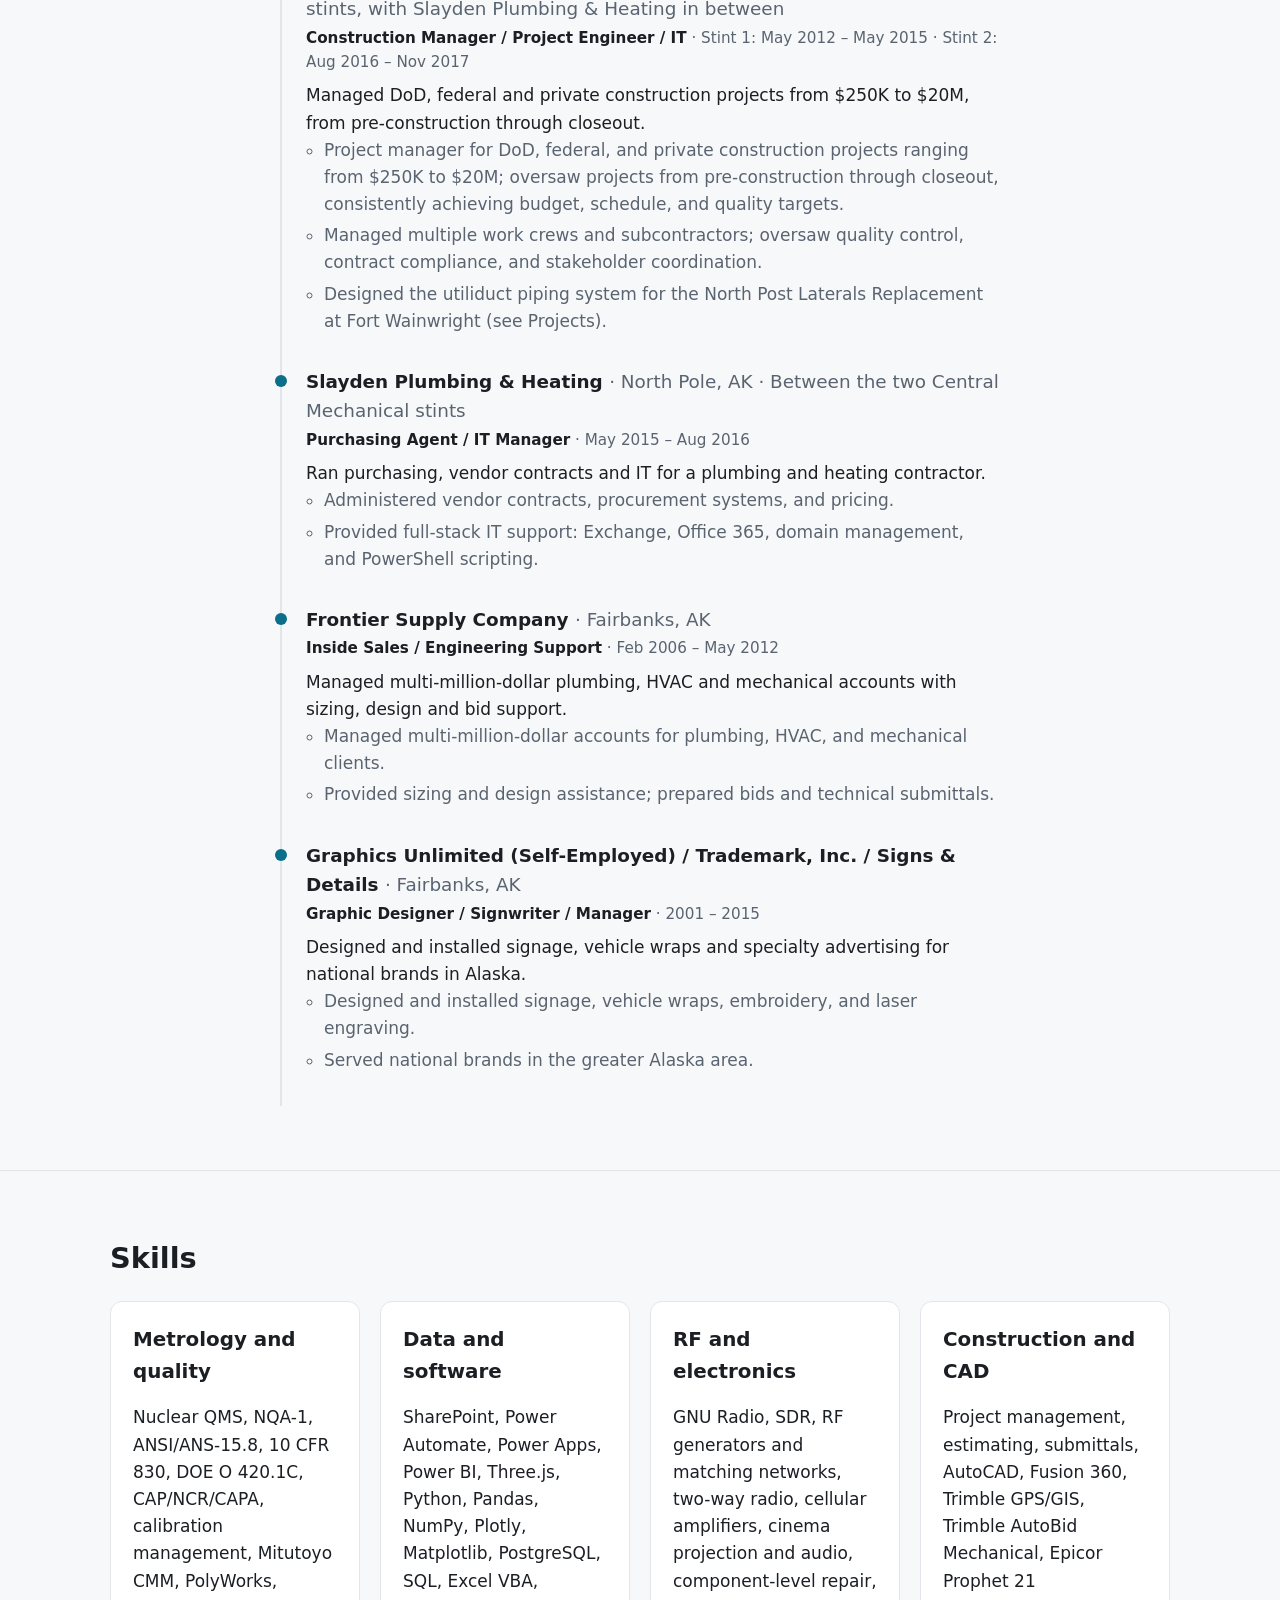
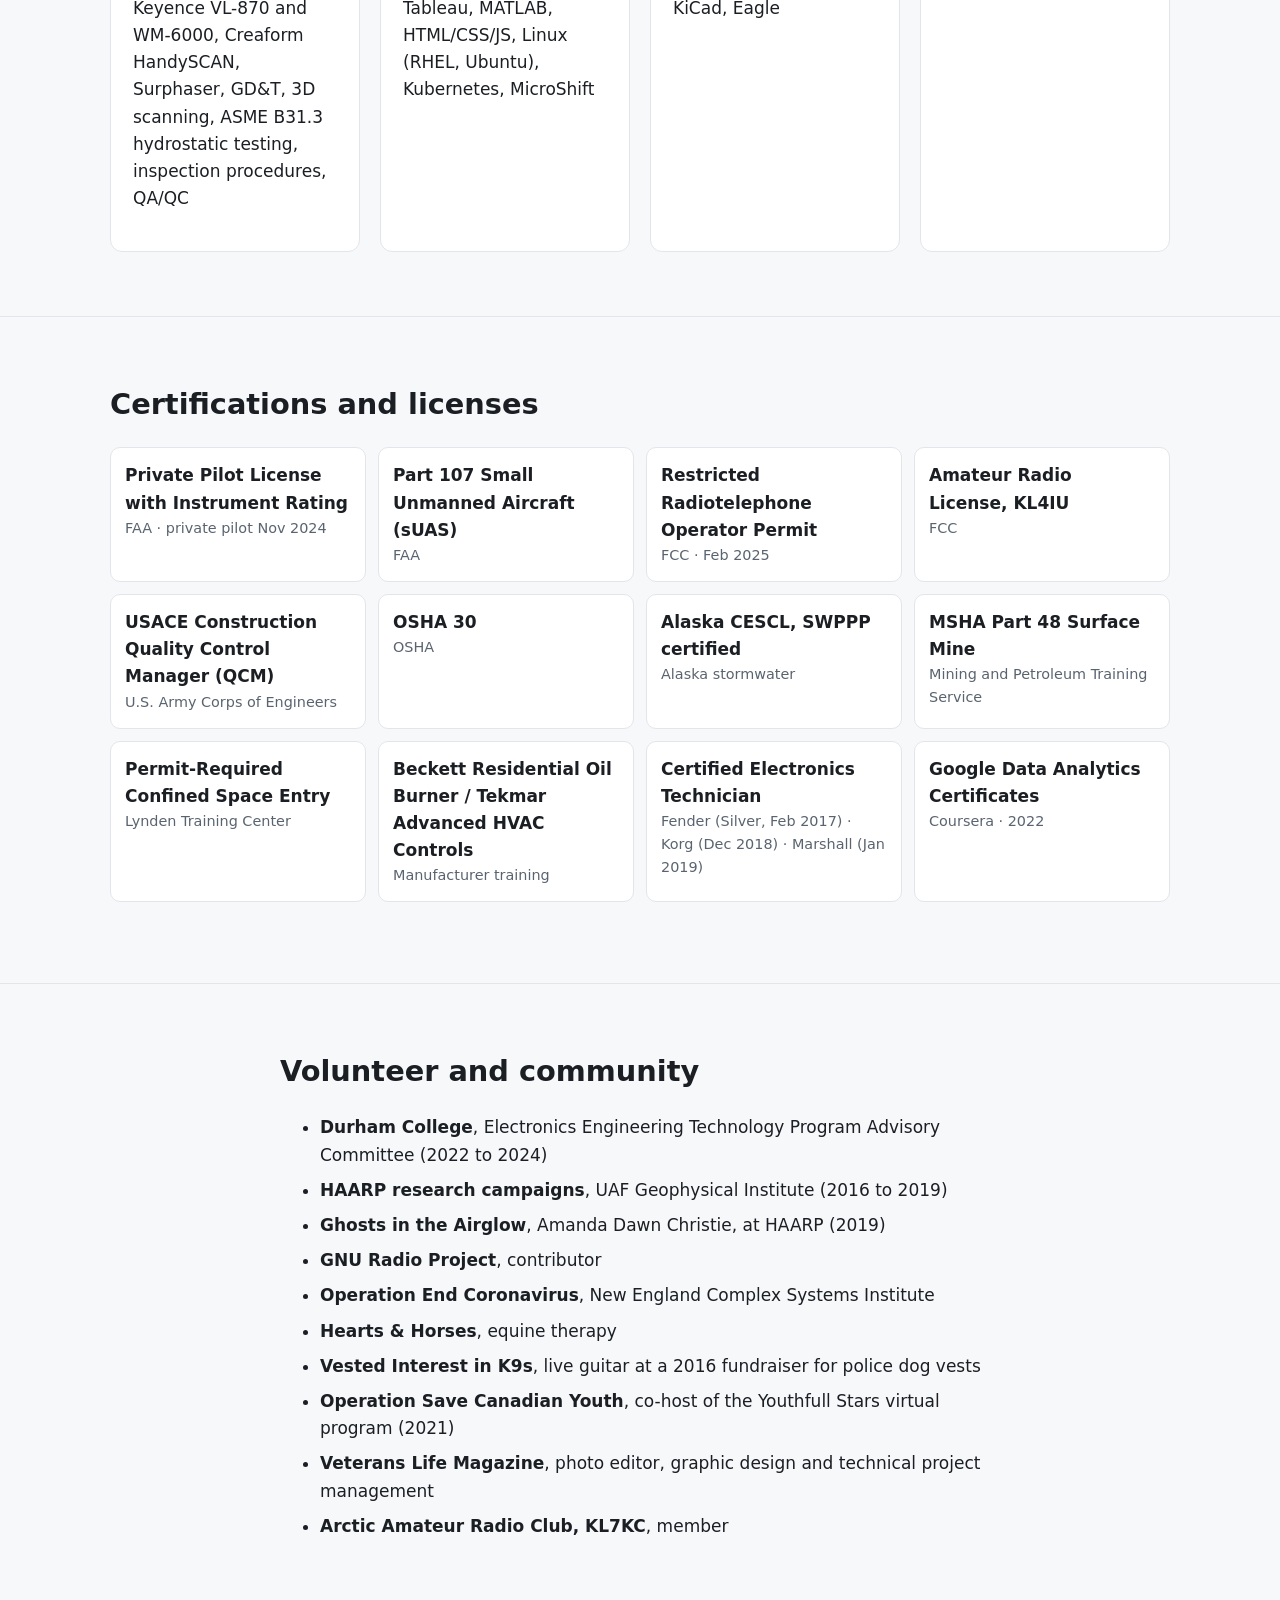
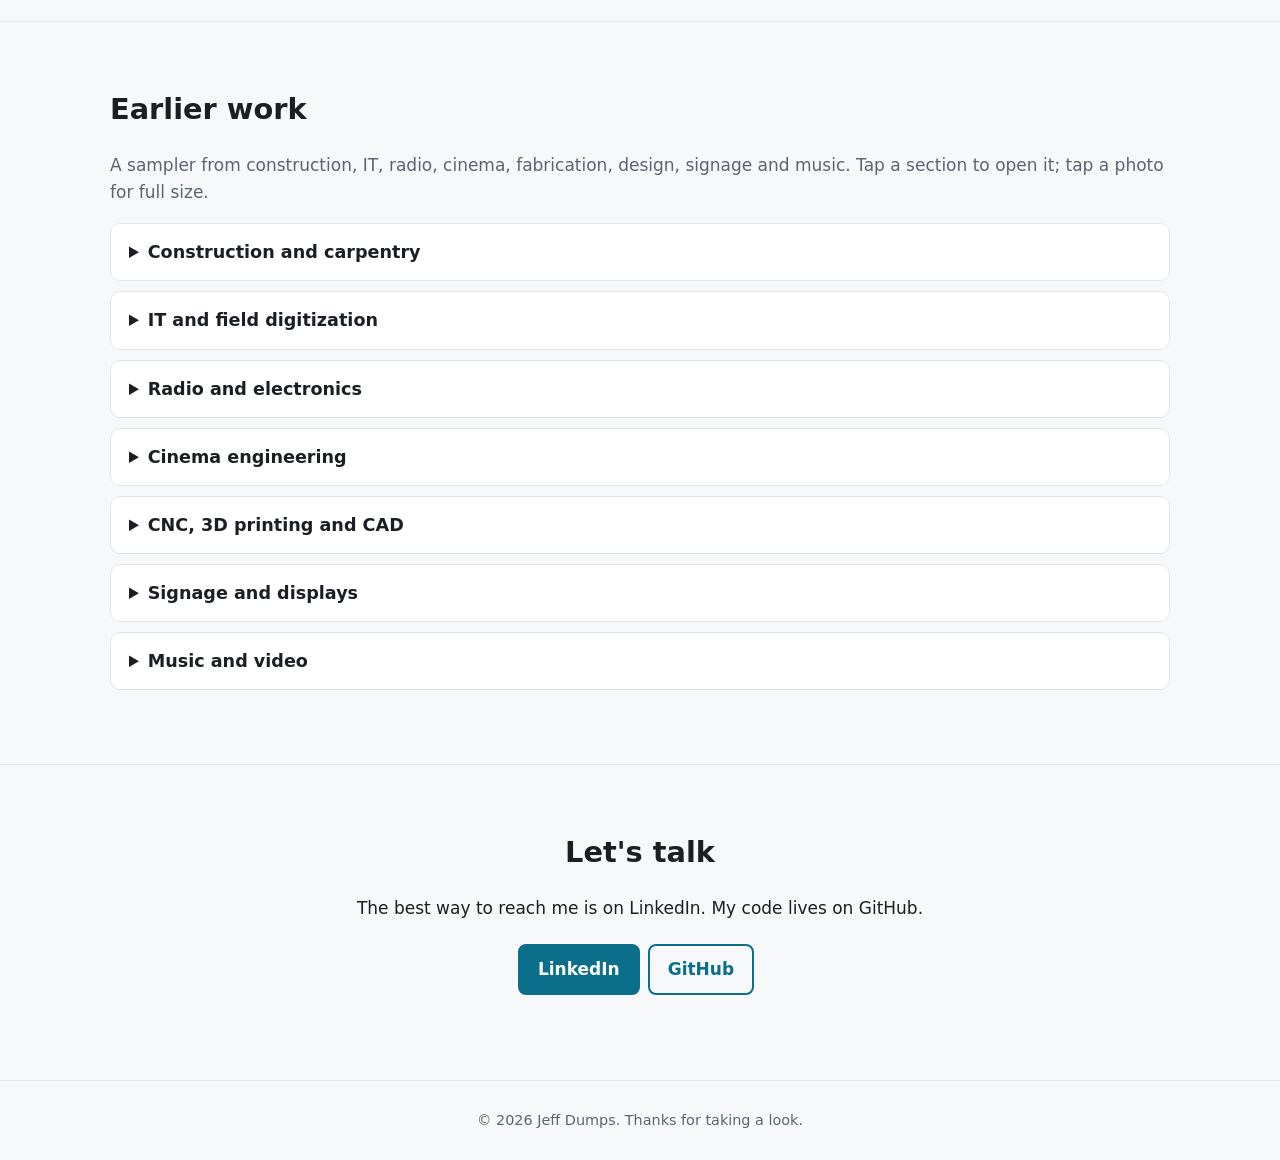
==== commit 1c8f4115: "Move the CV detail slider into the Experience section Drop the mind map and the standalone full-CV p" ====
--- a/slider.html
+++ b/slider.html
@@ -3,51 +3,24 @@
 <head>
 <meta charset="utf-8">
 <meta name="viewport" content="width=device-width,initial-scale=1">
-<title>Detail slider · Jeff Dumps</title>
-<meta name="description" content="Jeff Dumps’s CV with a detail slider. Level 1 is headlines. Each step adds impact, the full record, then tools and standards.">
-<link rel="stylesheet" href="style.css">
-<link rel="stylesheet" href="cv.css">
+<title>Experience · Jeff Dumps</title>
+<link rel="canonical" href="index.html#experience">
+<meta http-equiv="refresh" content="0; url=index.html#experience">
 <script>
-(function () {
-  var n = parseInt(new URLSearchParams(location.search).get("level") || "1", 10);
-  if (!(n >= 1 && n <= 4)) n = 1;
-  document.documentElement.dataset.level = String(n);
-})();
+  var params = new URLSearchParams(location.search);
+  var level = params.get("level");
+  var next = "index.html";
+  if (level) next += "?level=" + encodeURIComponent(level);
+  next += "#experience";
+  location.replace(next);
 </script>
 </head>
-<body class="cv-page">
-<a class="skip" href="#main">Skip to content</a>
-<header class="nav"><div class="wrap"><a class="brand" href="index.html">Jeff Dumps</a>
-<nav aria-label="Sections"><a href="index.html#projects">Projects</a><a href="index.html#experience">Experience</a><a href="index.html#skills">Skills</a><a href="index.html#certs">Certifications</a><a href="index.html#earlier">Earlier work</a><a href="index.html#contact">Contact</a><a class="nav-cv" href="mind-map.html">Mind map</a><a class="nav-cv" href="slider.html" aria-current="page">Slider</a></nav></div></header>
-<div class="sticky-tools">
-  <div class="cv-column tools-inner">
-    <div class="tools-row">
-      <nav class="tabs" aria-label="CV presentations">
-        <a href="mind-map.html">Mind map</a>
-        <a href="slider.html" aria-current="page">Detail slider</a>
-      </nav>
-      <p class="view-note">Two ways to read one CV. This one uses a slider.</p>
-    </div>
-    <div class="level-bar">
-      <div class="level-top">
-        <span id="level-kicker">Level 1</span>
-        <span id="level-name">One-line headline</span>
-      </div>
-      <label class="sr-only" for="level">Detail level, 1 through 4. Higher levels include everything from the levels below.</label>
-      <input id="level" type="range" min="1" max="4" step="1" value="1" aria-valuemin="1" aria-valuemax="4" aria-valuenow="1">
-      <div class="level-ticks" role="group" aria-label="Jump to a detail level">
-        <button type="button" data-set-level="1" aria-pressed="true">1 Headlines</button>
-        <button type="button" data-set-level="2" aria-pressed="false">2 Impact</button>
-        <button type="button" data-set-level="3" aria-pressed="false">3 Full</button>
-        <button type="button" data-set-level="4" aria-pressed="false">4 Deep</button>
-      </div>
-    </div>
-  </div>
-</div>
-<main id="main"><div class="cv-column"><p class="loading">Loading the CV…</p></div></main>
-<footer class="foot"><div class="wrap">&copy; <span id="y">2026</span> Jeff Dumps. <a href="index.html">Portfolio</a></div></footer>
-<noscript><p class="error cv-column">This page needs JavaScript to read the CV data.</p></noscript>
-<script>document.getElementById("y").textContent = new Date().getFullYear();</script>
-<script type="module" src="slider.js"></script>
+<body>
+<p>The detail slider now lives in the <a id="go" href="index.html#experience">Experience</a> section.</p>
+<script>
+  var link = document.getElementById("go");
+  var level = new URLSearchParams(location.search).get("level");
+  if (level) link.href = "index.html?level=" + encodeURIComponent(level) + "#experience";
+</script>
 </body>
 </html>
